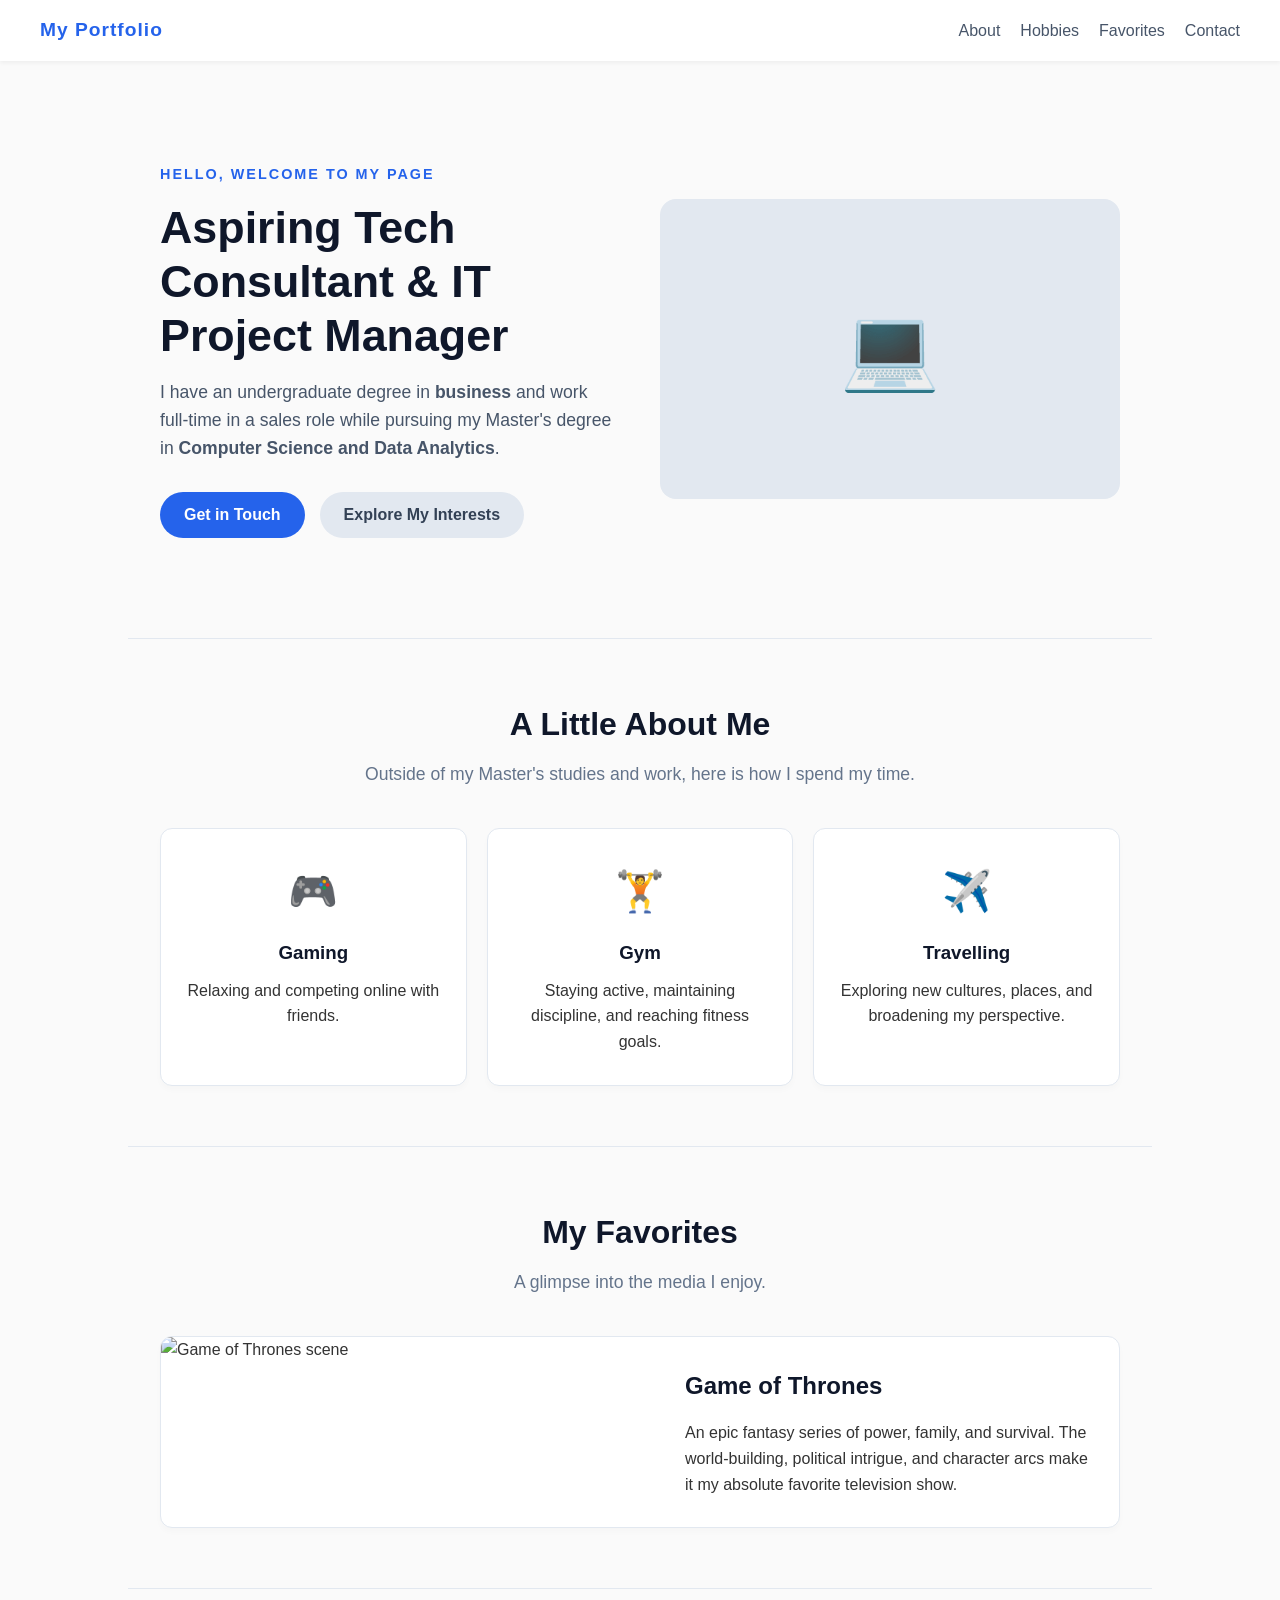
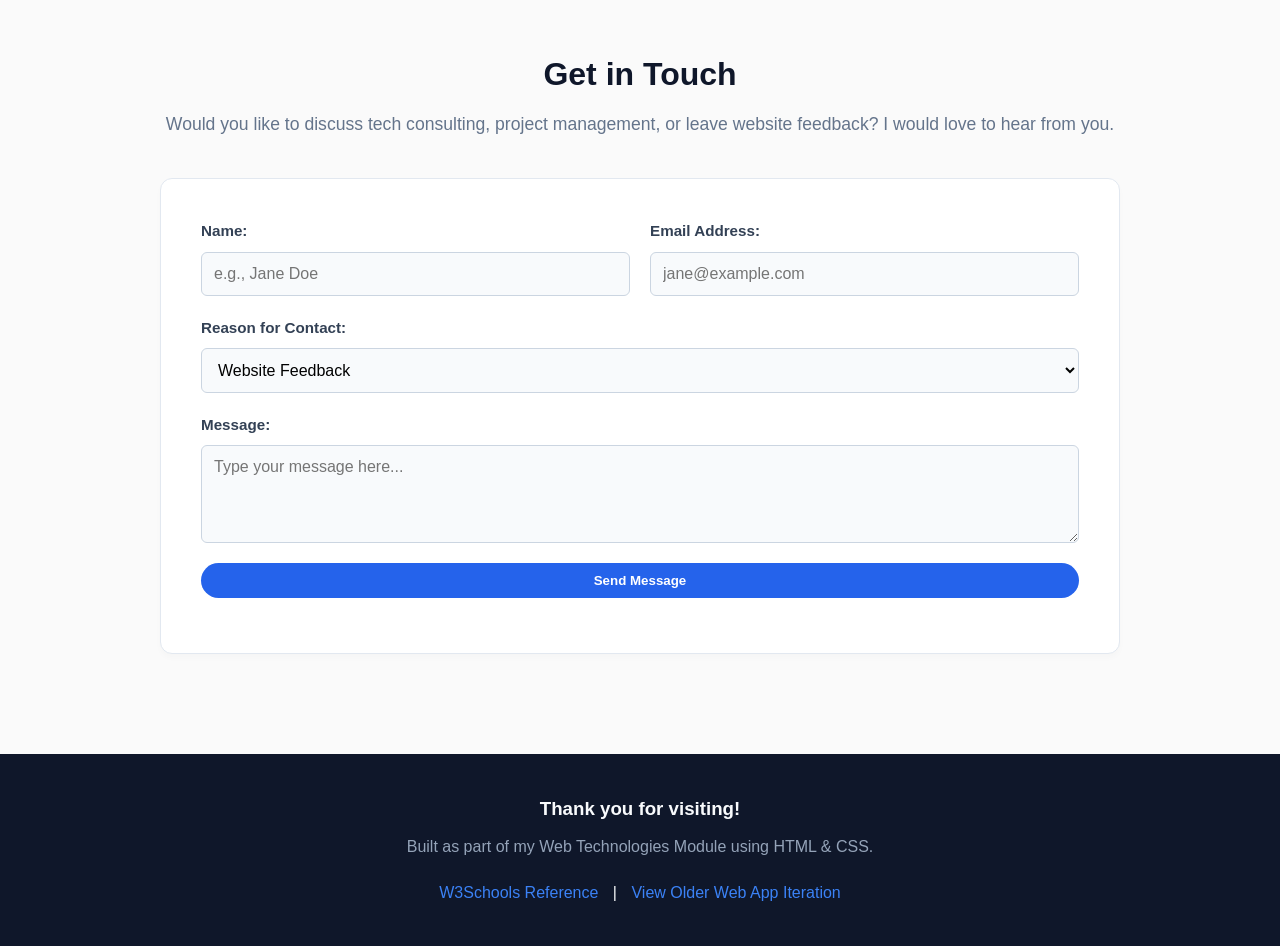
==== index.html @ 275db9cf "Rename 5thwebapp.html to index.html" ====
<!DOCTYPE html>
<html lang="en">
<head>
    <meta charset="UTF-8">
    <meta name="viewport" content="width=device-width, initial-scale=1.0">
    <title>My Web Development Portfolio</title>
    <link rel="stylesheet" href="5thstyle.css">
</head>
<body>

    <!-- 1. Top Navigation Bar -->
    <nav class="navbar">
        <div class="nav-brand">
            <strong>My Portfolio</strong>
        </div>
        <ul class="nav-links">
            <li><a href="#hero">About</a></li>
            <li><a href="#hobbies">Hobbies</a></li>
            <li><a href="#favorites">Favorites</a></li>
            <li><a href="#contact">Contact</a></li>
        </ul>
    </nav>

    <!-- 2. Hero Section (Split Layout) -->
    <header id="hero" class="hero-section">
        <div class="hero-text">
            <span class="greeting">HELLO, WELCOME TO MY PAGE</span>
            <h1>Aspiring Tech Consultant & IT Project Manager</h1>
            <p>
                I have an undergraduate degree in <strong>business</strong> and work full-time in a sales role while pursuing my Master's degree in <strong>Computer Science and Data Analytics</strong>. 
            </p>
            <div class="hero-buttons">
                <a href="#contact" class="btn btn-primary">Get in Touch</a>
                <a href="#favorites" class="btn btn-secondary">Explore My Interests</a>
            </div>
        </div>
        <div class="hero-image">
            <!-- Placeholder for a future professional photo or graphic -->
            <div class="image-placeholder">💻</div>
        </div>
    </header>

    <hr class="section-divider">

    <!-- 3. Hobbies Section (3-Column Grid) -->
    <section id="hobbies" class="hobbies-section">
        <div class="section-header">
            <h2>A Little About Me</h2>
            <p>Outside of my Master's studies and work, here is how I spend my time.</p>
        </div>

        <div class="hobby-grid">
            <div class="hobby-card">
                <span class="hobby-icon">🎮</span>
                <h3>Gaming</h3>
                <p>Relaxing and competing online with friends.</p>
            </div>
            <div class="hobby-card">
                <span class="hobby-icon">🏋️</span>
                <h3>Gym</h3>
                <p>Staying active, maintaining discipline, and reaching fitness goals.</p>
            </div>
            <div class="hobby-card">
                <span class="hobby-icon">✈️</span>
                <h3>Travelling</h3>
                <p>Exploring new cultures, places, and broadening my perspective.</p>
            </div>
        </div>
    </section>

    <hr class="section-divider">

    <!-- 4. Favorites Section (Split Layout like their 'Learning' section) -->
    <section id="favorites" class="favorites-section">
        <div class="section-header">
            <h2>My Favorites</h2>
            <p>A glimpse into the media I enjoy.</p>
        </div>

        <div class="favorites-split">
            <div class="favorites-image-container">
                <!-- Pointing directly to your uploaded GoT image -->
                <img src="image_359d26.jpg" alt="Game of Thrones scene" class="featured-img">
            </div>
            <div class="favorites-text">
                <h2>Game of Thrones</h2>
                <p>An epic fantasy series of power, family, and survival. The world-building, political intrigue, and character arcs make it my absolute favorite television show.</p>
            </div>
        </div>
    </section>

    <hr class="section-divider">

    <!-- 5. Contact Form Section -->
    <section id="contact" class="contact-section">
        <div class="section-header">
            <h2>Get in Touch</h2>
            <p>Would you like to discuss tech consulting, project management, or leave website feedback? I would love to hear from you.</p>
        </div>

        <div class="form-container">
            <form action="#" method="POST" class="contact-form">
                <div class="form-row">
                    <div class="form-group">
                        <label for="visitor-name">Name:</label>
                        <input type="text" id="visitor-name" name="visitor_name" placeholder="e.g., Jane Doe" required>
                    </div>
                    <div class="form-group">
                        <label for="visitor-email">Email Address:</label>
                        <input type="email" id="visitor-email" name="visitor_email" placeholder="jane@example.com" required>
                    </div>
                </div>

                <div class="form-group">
                    <label for="inquiry-type">Reason for Contact:</label>
                    <select id="inquiry-type" name="inquiry_type">
                        <option value="feedback">Website Feedback</option>
                        <option value="networking">Professional Networking</option>
                        <option value="other">Other</option>
                    </select>
                </div>

                <div class="form-group">
                    <label for="visitor-message">Message:</label>
                    <textarea id="visitor-message" name="visitor_message" rows="4" placeholder="Type your message here..." required></textarea>
                </div>

                <button type="submit" class="btn btn-primary btn-block">Send Message</button>
                <p id="form-status" aria-live="polite" role="status"></p>
            </form>
        </div>
    </section>

    <!-- 6. Footer -->
    <footer class="portfolio-footer">
        <h3>Thank you for visiting!</h3>
        <p>Built as part of my Web Technologies Module using HTML & CSS.</p>
        <div class="footer-links">
            <a href="https://www.w3schools.com" target="_blank" rel="noopener noreferrer">W3Schools Reference</a> | 
            <a href="https://aosmann23.github.io/4thwebpage/" target="_blank" rel="noopener noreferrer">View Older Web App Iteration</a>
        </div>
    </footer>

</body>
</html>
---- 5thstyle.css ----
/* ==========================================================================
   Global Reset & Variables
   ========================================================================== */
* {
    box-sizing: border-box;
    margin: 0;
    padding: 0;
}

body {
    font-family: 'Segoe UI', Tahoma, Geneva, Verdana, sans-serif;
    color: #333;
    line-height: 1.6;
    background-color: #fafafa;
}

/* Reusable Button Styles */
.btn {
    display: inline-block;
    padding: 10px 24px;
    border-radius: 30px;
    text-decoration: none;
    font-weight: bold;
    transition: all 0.3s ease;
    border: none;
    cursor: pointer;
    text-align: center;
}

.btn-primary {
    background-color: #2563eb;
    color: white;
}

.btn-primary:hover {
    background-color: #1d4ed8;
    box-shadow: 0 4px 8px rgba(37, 99, 235, 0.3);
}

.btn-secondary {
    background-color: #e2e8f0;
    color: #334155;
}

.btn-secondary:hover {
    background-color: #cbd5e1;
}

.btn-block {
    width: 100%;
}

/* Horizontal Dividers */
.section-divider {
    border: 0;
    height: 1px;
    background-color: #e2e8f0;
    width: 80%;
    margin: 0 auto;
}

/* Common Section Styling */
section {
    padding: 60px 20px;
    max-width: 1000px;
    margin: 0 auto;
}

.section-header {
    text-align: center;
    margin-bottom: 40px;
}

.section-header h2 {
    font-size: 2rem;
    color: #0f172a;
    margin-bottom: 10px;
}

.section-header p {
    color: #64748b;
    font-size: 1.1rem;
}

/* ==========================================================================
   Navigation Bar
   ========================================================================== */
.navbar {
    display: flex;
    justify-content: space-between;
    align-items: center;
    padding: 15px 40px;
    background-color: #ffffff;
    box-shadow: 0 2px 4px rgba(0,0,0,0.05);
    position: sticky;
    top: 0;
    z-index: 100;
}

.nav-brand strong {
    font-size: 1.2rem;
    color: #2563eb;
    letter-spacing: 1px;
}

.nav-links {
    list-style: none;
    display: flex;
    gap: 20px;
}

.nav-links a {
    text-decoration: none;
    color: #475569;
    font-weight: 500;
    transition: color 0.3s;
}

.nav-links a:hover {
    color: #2563eb;
}

/* ==========================================================================
   Hero Section
   ========================================================================== */
.hero-section {
    display: grid;
    grid-template-columns: 1fr;
    gap: 40px;
    padding: 80px 20px;
    max-width: 1000px;
    margin: 0 auto;
    align-items: center;
}

.hero-text .greeting {
    font-size: 0.9rem;
    font-weight: bold;
    color: #2563eb;
    letter-spacing: 2px;
}

.hero-text h1 {
    font-size: 2.8rem;
    color: #0f172a;
    line-height: 1.2;
    margin: 15px 0;
}

.hero-text p {
    font-size: 1.1rem;
    color: #475569;
    margin-bottom: 30px;
}

.hero-buttons {
    display: flex;
    gap: 15px;
    flex-wrap: wrap;
}

.image-placeholder {
    background-color: #e2e8f0;
    height: 300px;
    border-radius: 16px;
    display: flex;
    justify-content: center;
    align-items: center;
    font-size: 5rem;
}

/* ==========================================================================
   Hobbies Grid (3 Columns)
   ========================================================================== */
.hobby-grid {
    display: grid;
    grid-template-columns: 1fr;
    gap: 20px;
}

.hobby-card {
    background-color: #ffffff;
    padding: 30px 20px;
    border-radius: 12px;
    text-align: center;
    box-shadow: 0 4px 6px rgba(0,0,0,0.02);
    border: 1px solid #e2e8f0;
    transition: transform 0.3s;
}

.hobby-card:hover {
    transform: translateY(-5px);
}

.hobby-icon {
    font-size: 2.5rem;
    display: block;
    margin-bottom: 15px;
}

.hobby-card h3 {
    margin-bottom: 10px;
    color: #0f172a;
}

/* ==========================================================================
   Favorites Split Section
   ========================================================================== */
.favorites-split {
    display: grid;
    grid-template-columns: 1fr;
    gap: 30px;
    background-color: #ffffff;
    border-radius: 12px;
    overflow: hidden;
    box-shadow: 0 4px 6px rgba(0,0,0,0.02);
    border: 1px solid #e2e8f0;
}

.featured-img {
    width: 100%;
    height: 100%;
    object-fit: cover;
    display: block;
}

.favorites-text {
    padding: 30px;
    display: flex;
    flex-direction: column;
    justify-content: center;
}

.favorites-text h2 {
    color: #0f172a;
    margin-bottom: 15px;
}

/* ==========================================================================
   Contact Form
   ========================================================================== */
.form-container {
    background-color: #ffffff;
    padding: 40px;
    border-radius: 12px;
    box-shadow: 0 4px 6px rgba(0,0,0,0.02);
    border: 1px solid #e2e8f0;
}

.form-group {
    margin-bottom: 20px;
    display: flex;
    flex-direction: column;
}

label {
    font-weight: bold;
    margin-bottom: 8px;
    color: #334155;
    font-size: 0.95rem;
}

input, select, textarea {
    padding: 12px;
    border: 1px solid #cbd5e1;
    border-radius: 6px;
    font-family: inherit;
    font-size: 1rem;
    background-color: #f8fafc;
}

input:focus, select:focus, textarea:focus {
    outline: none;
    border-color: #2563eb;
    box-shadow: 0 0 0 3px rgba(37, 99, 235, 0.2);
    background-color: #ffffff;
}

#form-status {
    margin-top: 15px;
    text-align: center;
    font-weight: bold;
}

/* ==========================================================================
   Footer
   ========================================================================== */
.portfolio-footer {
    background-color: #0f172a;
    color: #f8fafc;
    text-align: center;
    padding: 40px 20px;
    margin-top: 40px;
}

.portfolio-footer h3 {
    margin-bottom: 10px;
}

.portfolio-footer p {
    color: #94a3b8;
    margin-bottom: 20px;
}

.footer-links a {
    color: #3b82f6;
    text-decoration: none;
    margin: 0 10px;
}

.footer-links a:hover {
    text-decoration: underline;
}

/* ==========================================================================
   Responsive Desktop Layout (>= 768px)
   ========================================================================== */
@media (min-width: 768px) {
    .hero-section {
        grid-template-columns: 1fr 1fr;
        padding: 100px 20px;
    }

    .hobby-grid {
        grid-template-columns: repeat(3, 1fr);
    }

    .favorites-split {
        grid-template-columns: 1fr 1fr;
    }

    .form-row {
        display: grid;
        grid-template-columns: 1fr 1fr;
        gap: 20px;
    }
}
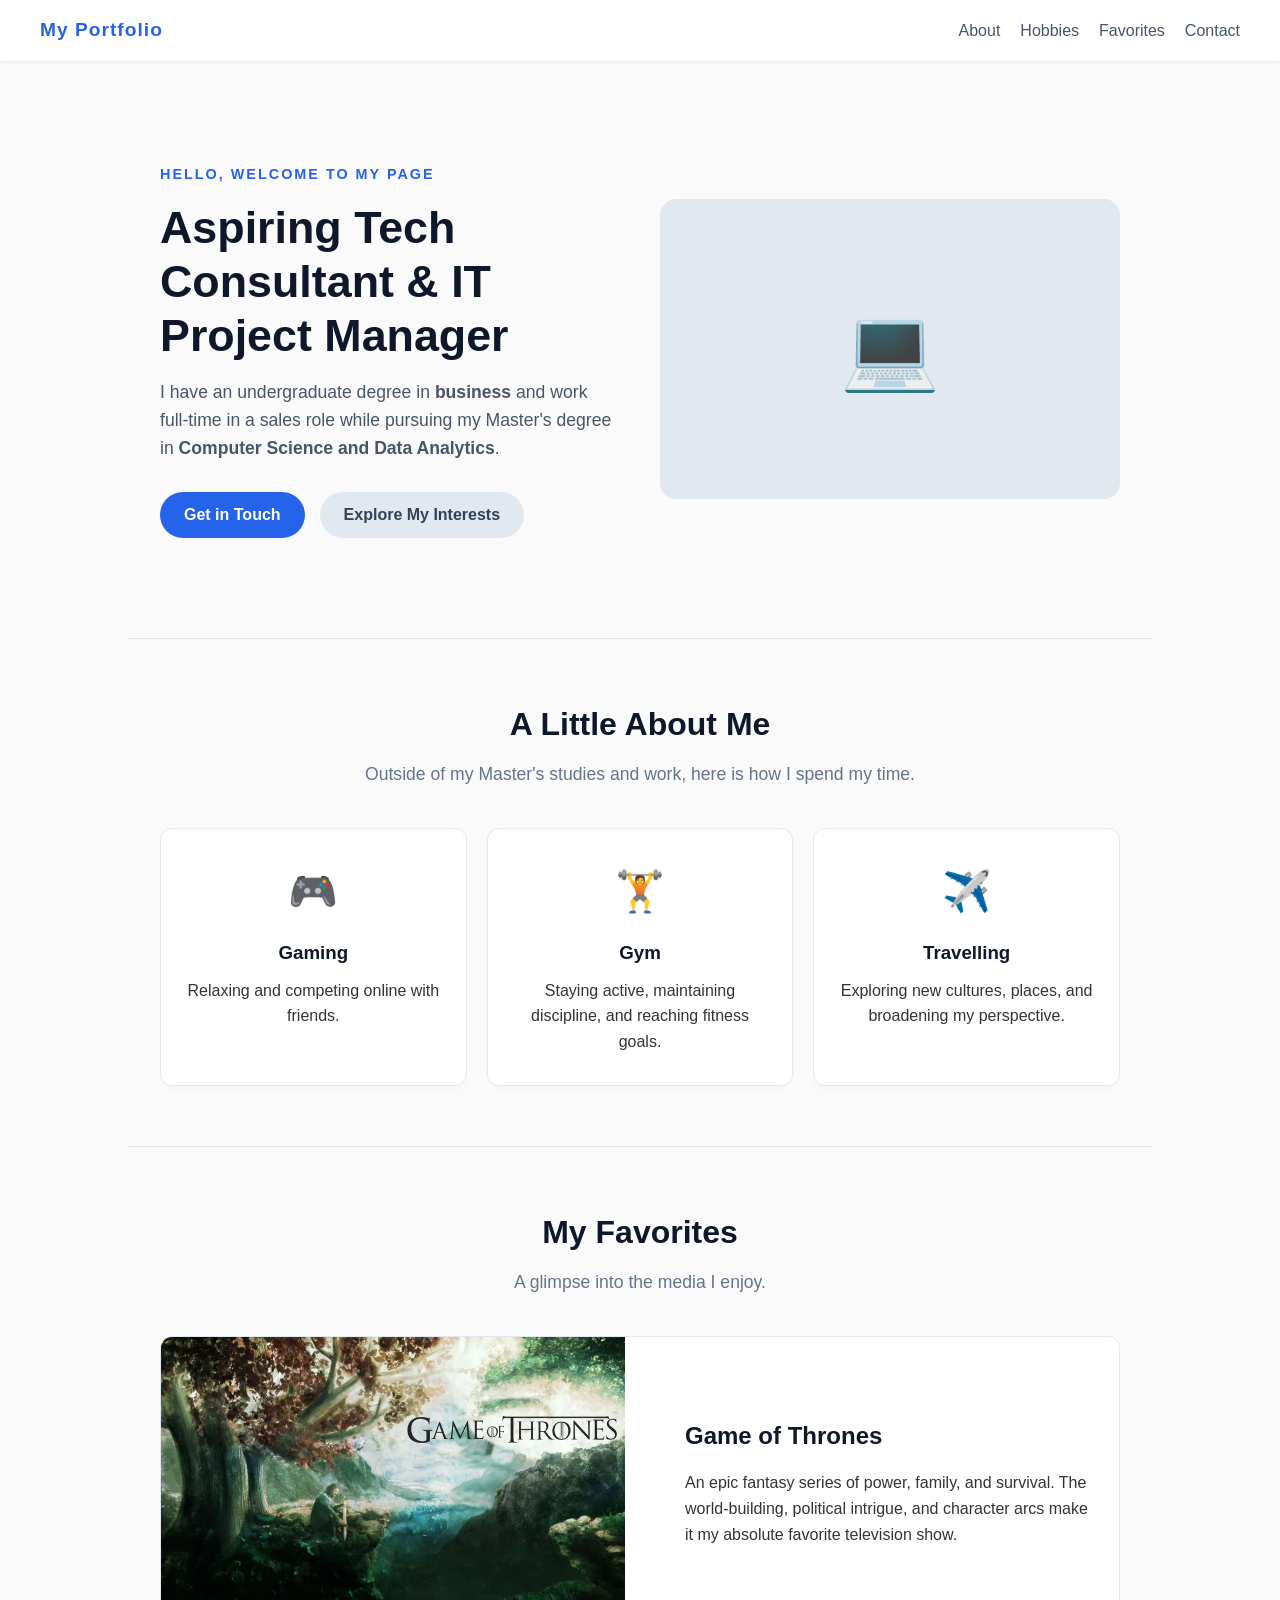
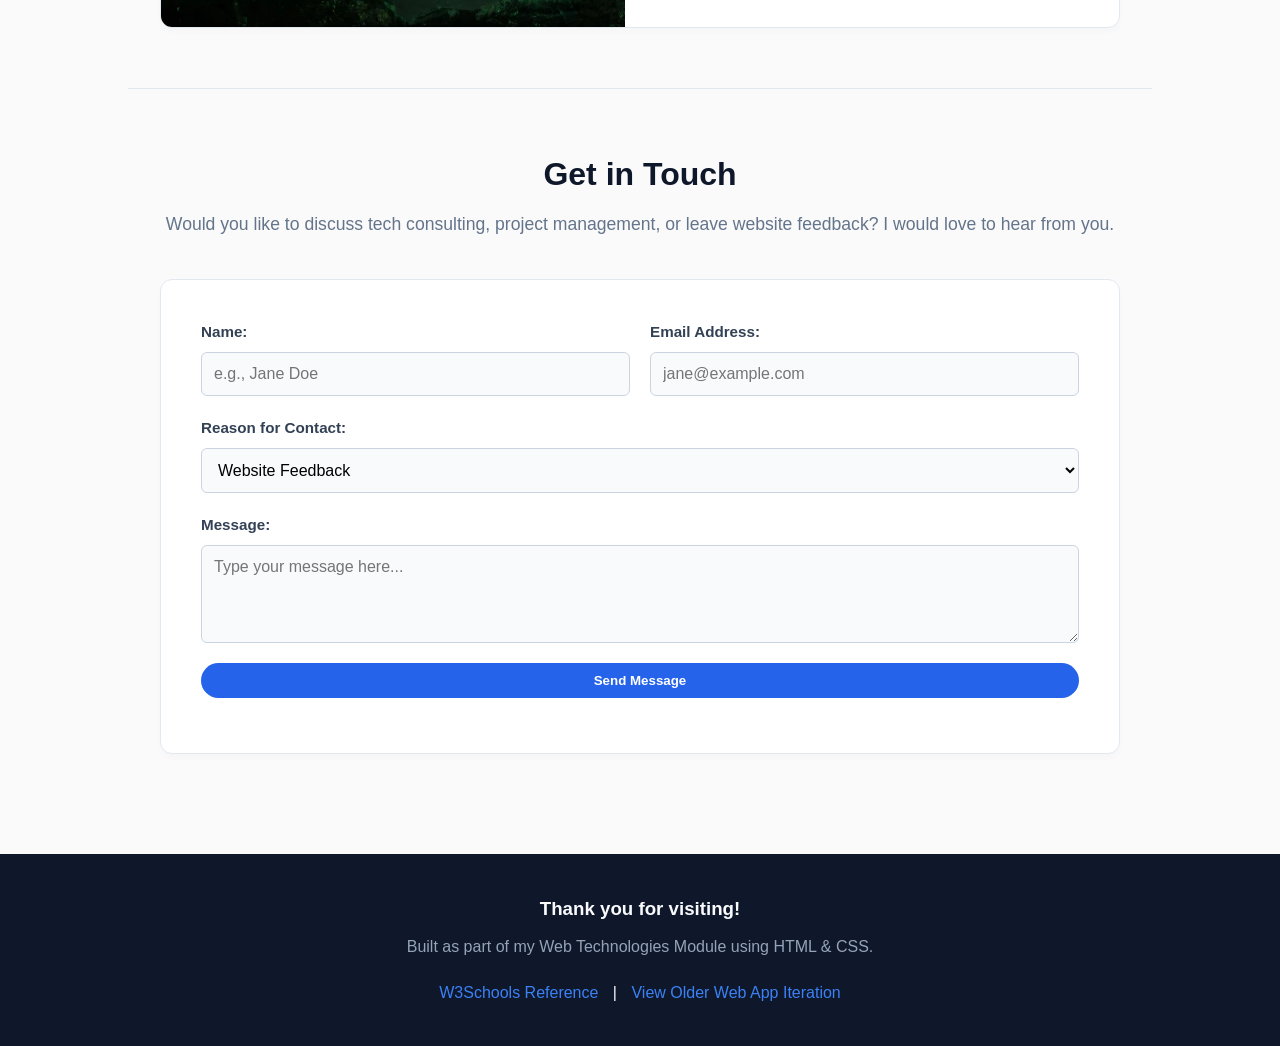
==== commit 75cee427: "Update index.html" ====
--- a/index.html
+++ b/index.html
@@ -137,7 +137,7 @@
         <p>Built as part of my Web Technologies Module using HTML & CSS.</p>
         <div class="footer-links">
             <a href="https://www.w3schools.com" target="_blank" rel="noopener noreferrer">W3Schools Reference</a> | 
-            <a href="https://aosmann23.github.io/4thwebpage/" target="_blank" rel="noopener noreferrer">View Older Web App Iteration</a>
+            <a href="https://aosmann23.github.io/5thwebapp/" target="_blank" rel="noopener noreferrer">View Older Web App Iteration</a>
         </div>
     </footer>
 
